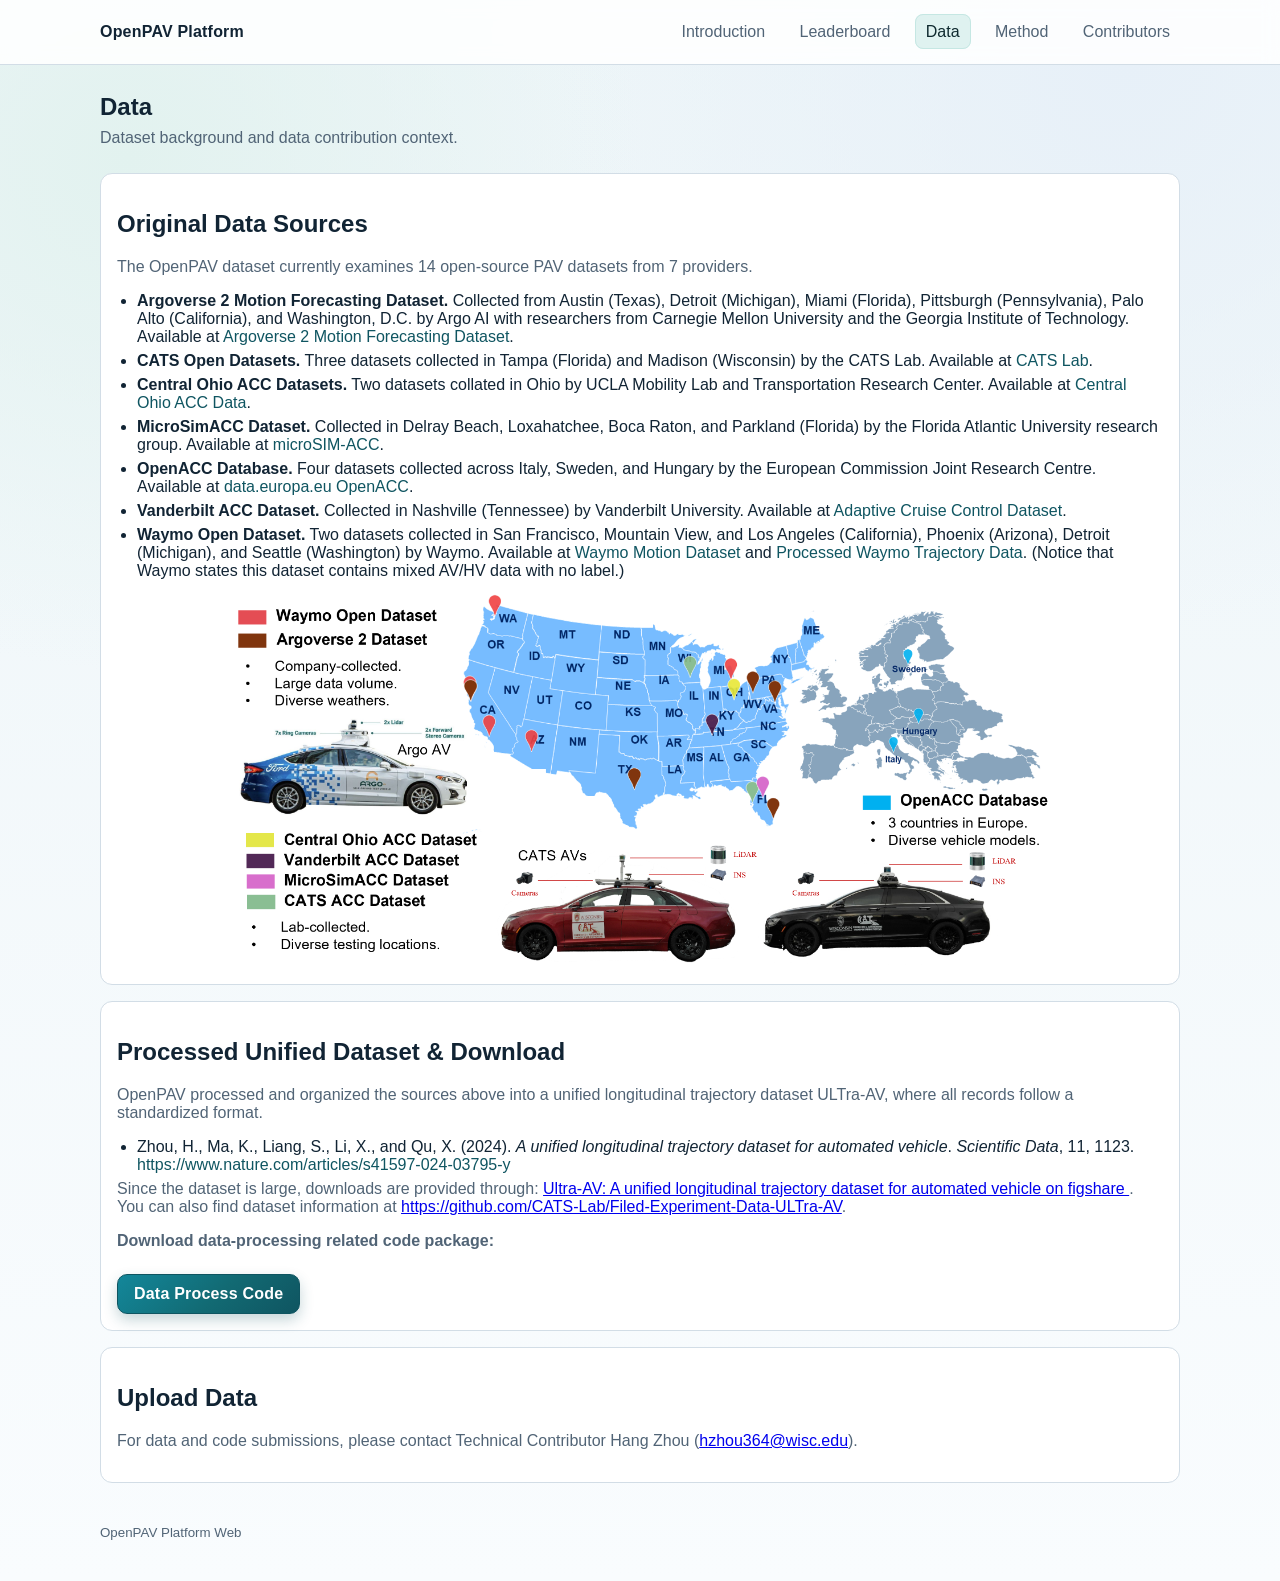
==== docs/data.html @ 2ba19258 "update website" ====
﻿<!doctype html>
<html lang="en">
<head>
  <meta charset="utf-8">
  <meta name="viewport" content="width=device-width, initial-scale=1">
  <title>OpenPAV | Data</title>
  <link rel="icon" type="image/png" href="images/icon.png">
  <link rel="stylesheet" href="styles.css">
</head>
<body>
  <header class="topbar">
    <div class="container">
      <div class="brand">OpenPAV Platform</div>
      <nav class="nav">
        <a href="introduction.html">Introduction</a>
        <a href="leaderboard.html">Leaderboard</a>
        <a href="data.html" class="active">Data</a>
        <a href="method.html">Method</a>
        <a href="contributors.html">Contributors</a>
      </nav>
    </div>
  </header>

  <main class="container">
    <section class="hero">
      <h1>Data</h1>
      <p>Dataset background and data contribution context.</p>
    </section>

    <section class="card">
      <h2>Original Data Sources</h2>
      <p class="lead">The OpenPAV dataset currently examines 14 open-source PAV datasets from 7 providers.</p>
      <ul class="doc-list">
        <li>
          <strong>Argoverse 2 Motion Forecasting Dataset.</strong> Collected from Austin (Texas), Detroit (Michigan), Miami (Florida), Pittsburgh (Pennsylvania), Palo Alto (California), and Washington, D.C. by Argo AI with researchers from Carnegie Mellon University and the Georgia Institute of Technology.
          Available at
          <a href="https://www.argoverse.org/av2.html" target="_blank" rel="noreferrer">Argoverse 2 Motion Forecasting Dataset</a>.
        </li>
        <li>
          <strong>CATS Open Datasets.</strong> Three datasets collected in Tampa (Florida) and Madison (Wisconsin) by the CATS Lab.
          Available at
          <a href="https://github.com/CATS-Lab" target="_blank" rel="noreferrer">CATS Lab</a>.
        </li>
        <li>
          <strong>Central Ohio ACC Datasets.</strong> Two datasets collated in Ohio by UCLA Mobility Lab and Transportation Research Center.
          Available at
          <a href="https://catalog.data.gov/dataset/advanced-driver-assistance-system-adas-equipped-single-vehicle-data-for-central-ohio" target="_blank" rel="noreferrer">Central Ohio ACC Data</a>.
        </li>
        <li>
          <strong>MicroSimACC Dataset.</strong> Collected in Delray Beach, Loxahatchee, Boca Raton, and Parkland (Florida) by the Florida Atlantic University research group.
          Available at
          <a href="https://github.com/microSIM-ACC" target="_blank" rel="noreferrer">microSIM-ACC</a>.
        </li>
        <li>
          <strong>OpenACC Database.</strong> Four datasets collected across Italy, Sweden, and Hungary by the European Commission Joint Research Centre.
          Available at
          <a href="https://data.europa.eu/data/datasets/9702c950-c80f-4d2f-982f-44d06ea0009f?locale=en" target="_blank" rel="noreferrer">data.europa.eu OpenACC</a>.
        </li>
        <li>
          <strong>Vanderbilt ACC Dataset.</strong> Collected in Nashville (Tennessee) by Vanderbilt University.
          Available at
          <a href="https://acc-dataset.github.io/" target="_blank" rel="noreferrer">Adaptive Cruise Control Dataset</a>.
        </li>
        <li>
          <strong>Waymo Open Dataset.</strong> Two datasets collected in San Francisco, Mountain View, and Los Angeles (California), Phoenix (Arizona), Detroit (Michigan), and Seattle (Washington) by Waymo.
          Available at
          <a href="https://waymo.com/open/data/motion/" target="_blank" rel="noreferrer">Waymo Motion Dataset</a>
          and
          <a href="https://data.mendeley.com/datasets/wfn2c3437n/2" target="_blank" rel="noreferrer">Processed Waymo Trajectory Data</a>. (Notice that Waymo states this dataset contains mixed AV/HV data with no label.)
        </li>
      </ul>
      <img src="images/Dataset.png" alt="OpenPAV dataset overview" class="content-image">
    </section>

    <section class="card">
      <h2>Processed Unified Dataset & Download</h2>
      <p class="lead">
        OpenPAV processed and organized the sources above into a unified longitudinal trajectory dataset ULTra-AV, where all records follow a standardized format.
      </p>
      <ul class="doc-list">
        <li>
          Zhou, H., Ma, K., Liang, S., Li, X., and Qu, X. (2024). <em>A unified longitudinal trajectory dataset for automated vehicle</em>.
          <em>Scientific Data</em>, 11, 1123.
          <a href="https://www.nature.com/articles/s41597-024-03795-y" target="_blank" rel="noreferrer">https://www.nature.com/articles/s41597-024-03795-y</a>
        </li>
      </ul>
      <p class="lead">
        Since the dataset is large, downloads are provided through:
        <a href="https://figshare.com/articles/dataset/Ultra-AV_A_unified_longitudinal_trajectory_dataset_for_automated_vehicle/26339512" target="_blank" rel="noreferrer">
          Ultra-AV: A unified longitudinal trajectory dataset for automated vehicle on figshare
        </a>.
        You can also find dataset information at
        <a href="https://github.com/CATS-Lab/Filed-Experiment-Data-ULTra-AV" target="_blank" rel="noreferrer">https://github.com/CATS-Lab/Filed-Experiment-Data-ULTra-AV</a>.
      </p>
      <p class="lead">
        <strong>Download data-processing related code package:</strong>
      </p>
      <a class="button-link" href="downloads/openpav_code_folder.zip" download>Data Process Code</a>
    </section>

    <section class="card">
      <h2>Upload Data</h2>
      <p class="lead">
        For data and code submissions, please contact Technical Contributor Hang Zhou
        (<a href="mailto:hzhou364@wisc.edu">hzhou364@wisc.edu</a>).
      </p>
    </section>
    
  </main>

  <footer class="container footer">
    <small>OpenPAV Platform Web</small>
  </footer>

</body>
</html>
---- docs/styles.css ----
:root {
  --bg: #eff5f7;
  --surface: #ffffff;
  --ink: #112434;
  --subtle: #516476;
  --line: #d2dde6;
  --brand: #126a73;
  --brand-strong: #0f5561;
  --highlight: #dff2f0;
}

html {
  scroll-behavior: smooth;
}

* {
  box-sizing: border-box;
}

body {
  margin: 0;
  color: var(--ink);
  font-family: "Segoe UI", "Arial", sans-serif;
  background:
    radial-gradient(circle at 10% 10%, #e2f2ef 0, transparent 28%),
    radial-gradient(circle at 88% 4%, #e7f0f8 0, transparent 30%),
    linear-gradient(180deg, #edf5f8 0%, #f9fcfe 100%);
}

.container {
  width: min(1080px, 92vw);
  margin: 0 auto;
}

.topbar {
  border-bottom: 1px solid var(--line);
  background: #ffffffdd;
  backdrop-filter: blur(8px);
  position: sticky;
  top: 0;
}

.topbar .container {
  height: 64px;
  display: flex;
  align-items: center;
  justify-content: space-between;
}

.brand {
  font-weight: 700;
  letter-spacing: 0.2px;
}

.nav a {
  color: var(--subtle);
  text-decoration: none;
  margin-left: 10px;
  padding: 8px 10px;
  border-radius: 8px;
}

.nav a:hover {
  color: var(--ink);
  background: #f2f8fb;
}

.nav a.active {
  color: #0f2a2f;
  background: var(--highlight);
  border: 1px solid #c5e7e3;
}

.hero {
  padding: 28px 0 10px;
}

.hero h1 {
  margin: 0 0 8px;
}

.hero p {
  color: var(--subtle);
  margin: 0;
}

.hero-meta {
  margin-top: 14px;
  display: flex;
  flex-wrap: wrap;
  gap: 8px;
}

.chip {
  font-size: 12px;
  padding: 5px 8px;
  border-radius: 999px;
  border: 1px solid #cde1ef;
  background: #f2f8fc;
  color: #294354;
}

.card {
  margin: 16px 0;
  padding: 16px;
  border: 1px solid var(--line);
  border-radius: 12px;
  background: var(--surface);
}

.grid-2 {
  display: grid;
  grid-template-columns: 1fr 1fr;
  gap: 14px;
}

.panel {
  border: 1px solid var(--line);
  border-radius: 10px;
  padding: 12px;
}

.panel h3 {
  margin-top: 0;
}

.panel-head {
  display: flex;
  align-items: center;
  justify-content: space-between;
  gap: 10px;
}

input[type="file"] {
  width: 100%;
  margin: 6px 0 10px;
}

input[type="text"],
input[type="number"] {
  width: 100%;
  border: 1px solid var(--line);
  border-radius: 8px;
  padding: 8px;
  margin: 6px 0 10px;
}

label {
  font-size: 14px;
  color: #244154;
}

select {
  width: 100%;
  border: 1px solid var(--line);
  border-radius: 8px;
  padding: 8px;
  margin: 6px 0 10px;
  background: #fff;
}

button {
  border: 0;
  background: var(--brand);
  color: #fff;
  padding: 8px 12px;
  border-radius: 8px;
  cursor: pointer;
}

button:hover {
  background: var(--brand-strong);
}

button.secondary {
  background: #e6f2f1;
  color: #234;
  border: 1px solid #c3ddda;
}

button.secondary:hover {
  background: #d9eeeb;
}

.button-link,
.button-link:visited {
  display: inline-flex;
  align-items: center;
  justify-content: center;
  gap: 8px;
  border: 1px solid #0f5561;
  background: linear-gradient(135deg, #13879a 0%, #126a73 55%, #0f5561 100%);
  color: #fff;
  padding: 10px 16px;
  border-radius: 10px;
  cursor: pointer;
  text-decoration: none !important;
  color: #ffffff !important;
  margin-top: 8px;
  font-weight: 600;
  letter-spacing: 0.2px;
  box-shadow: 0 6px 14px rgba(16, 85, 97, 0.24);
  transition: transform 0.15s ease, box-shadow 0.15s ease, filter 0.15s ease;
}

.button-link:hover,
.button-link:focus-visible {
  filter: brightness(1.02);
  transform: translateY(-1px);
  box-shadow: 0 9px 18px rgba(16, 85, 97, 0.3);
  text-decoration: none !important;
}

.button-link:active {
  transform: translateY(0);
  box-shadow: 0 4px 10px rgba(16, 85, 97, 0.2);
}

.hint {
  margin: 10px 0 0;
  color: var(--subtle);
  min-height: 20px;
}

.lead {
  color: var(--subtle);
  margin-top: 0;
}

.doc-list {
  margin: 0;
  padding-left: 20px;
}

.doc-list li {
  margin: 6px 0;
}

.sub-list {
  margin-top: 8px;
  padding-left: 22px;
}

.sub-list li {
  margin: 4px 0;
}

.doc-list a {
  color: var(--brand-strong);
  text-decoration: none;
}

.doc-list a:hover {
  text-decoration: underline;
}

.image-grid {
  display: grid;
  grid-template-columns: 1fr 1fr;
  gap: 12px;
}

.image-grid img {
  width: 100%;
  border-radius: 10px;
  border: none;
  background: #fff;
}

.content-image {
  width: 80%;
  max-width: 100%;
  height: auto;
  display: block;
  margin: 10px auto 0;
  border: none;
  border-radius: 10px;
}

.file-list {
  list-style: none;
  margin: 0;
  padding: 0;
}

.file-list li {
  display: flex;
  justify-content: space-between;
  align-items: center;
  gap: 8px;
  padding: 8px 0;
  border-bottom: 1px dashed var(--line);
  font-size: 14px;
}

.file-list a {
  color: var(--brand-strong);
  text-decoration: none;
}

.file-list a:hover {
  text-decoration: underline;
}

.muted {
  color: var(--subtle);
  font-size: 13px;
}

.table-wrap {
  overflow: auto;
}

.tab-bar {
  display: flex;
  flex-wrap: wrap;
  gap: 8px;
  margin: 8px 0 14px;
}

.tab-btn {
  display: inline-flex;
  align-items: center;
  justify-content: center;
  border: 1px solid #c3ddda;
  background: #e6f2f1;
  color: #234;
  padding: 8px 12px;
  border-radius: 999px;
  font-weight: 600;
  text-decoration: none;
}

.tab-btn:visited {
  color: #234;
  text-decoration: none;
}

.tab-btn:hover {
  background: #d9eeeb;
}

.tab-btn.active {
  background: var(--brand);
  border-color: var(--brand);
  color: #fff;
}

.tab-panel {
  display: none;
}

.tab-panel.active {
  display: block;
}

.table-note {
  margin: 12px 0 8px;
  color: var(--subtle);
  font-size: 14px;
}

.chart-caption {
  margin: 10px 0 0;
  color: var(--subtle);
  text-align: center;
  font-size: 14px;
}

table {
  width: 100%;
  border-collapse: collapse;
  min-width: 840px;
}

th,
td {
  padding: 10px 8px;
  border-bottom: 1px solid var(--line);
  text-align: left;
  font-size: 14px;
}

th {
  color: var(--subtle);
  font-weight: 600;
}

.formula {
  padding: 10px 12px;
  border: 1px solid var(--line);
  border-radius: 10px;
  background: #f8fcff;
  font-family: "Consolas", "Courier New", monospace;
  font-size: 13px;
  margin: 10px 0;
  overflow: auto;
}

.footer {
  color: var(--subtle);
  padding: 24px 0 40px;
}

@media (max-width: 800px) {
  .grid-2 {
    grid-template-columns: 1fr;
  }

  .image-grid {
    grid-template-columns: 1fr;
  }
}
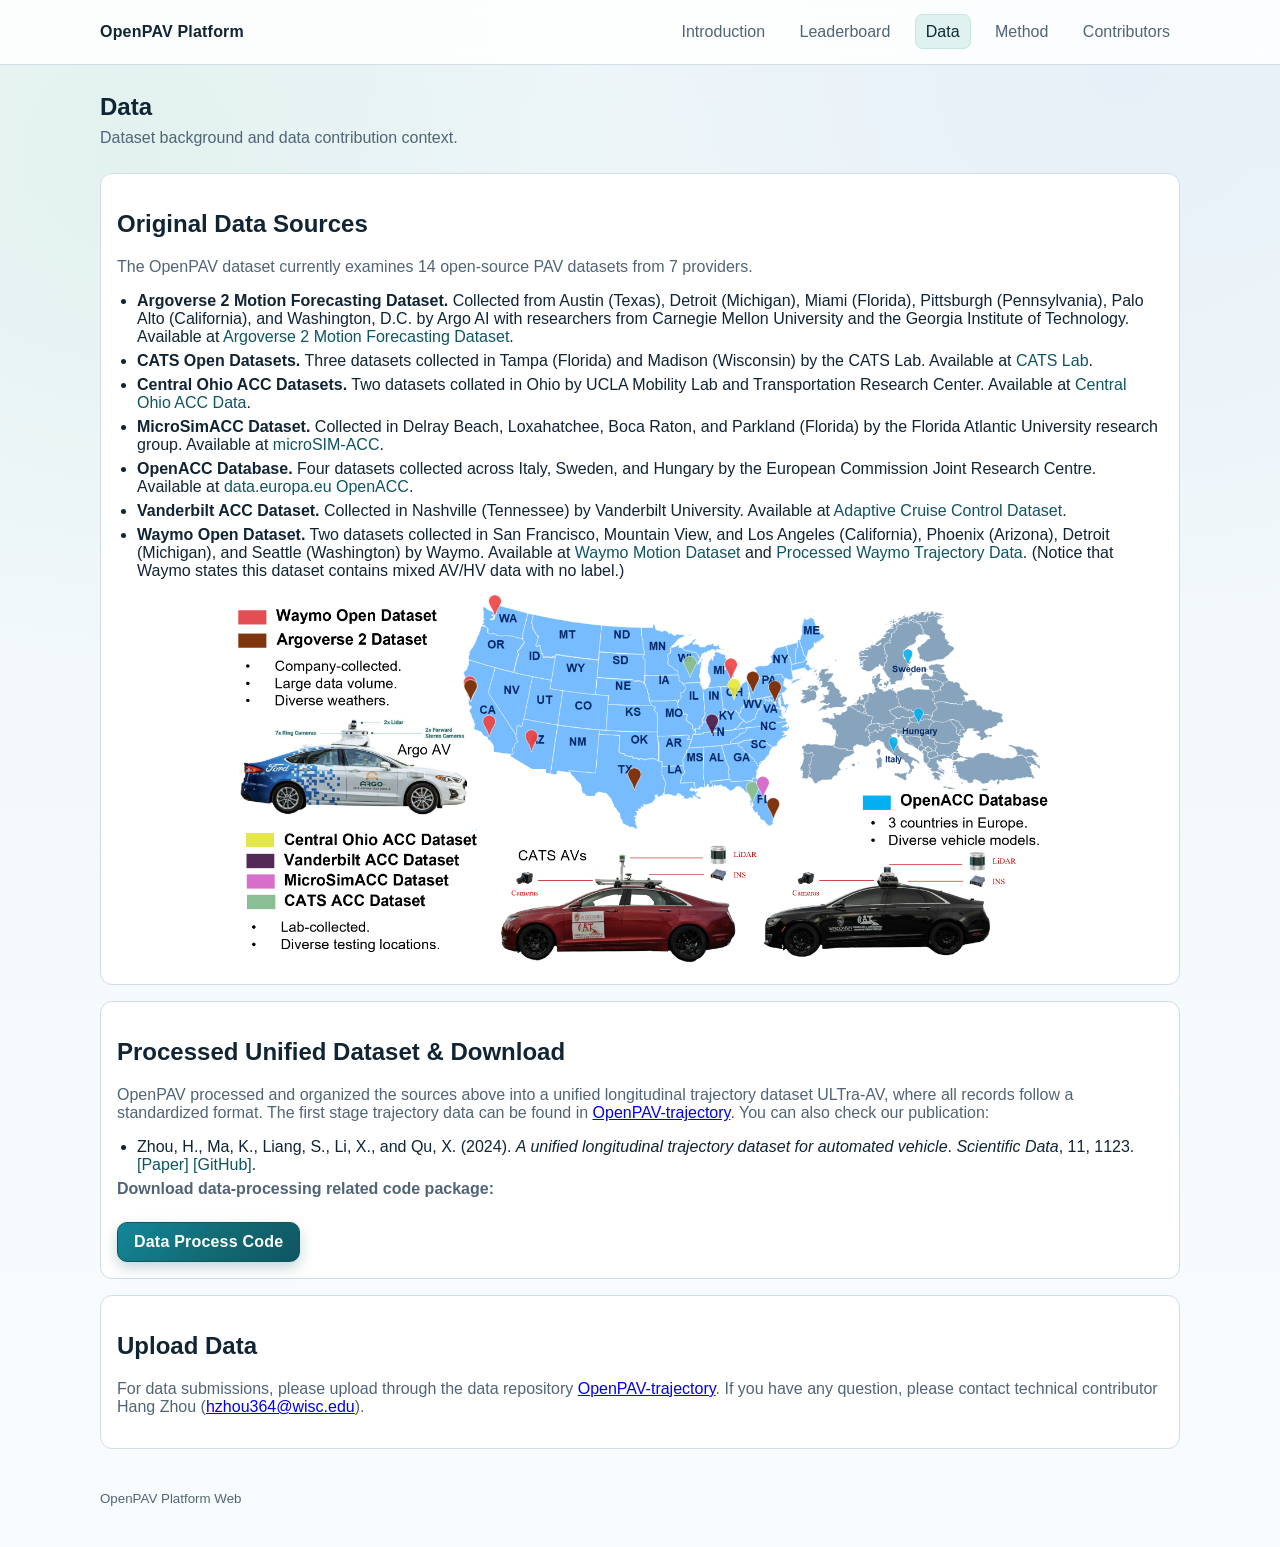
==== commit 98fc7daa: "update data upload" ====
--- a/docs/data.html
+++ b/docs/data.html
@@ -75,23 +75,15 @@
     <section class="card">
       <h2>Processed Unified Dataset & Download</h2>
       <p class="lead">
-        OpenPAV processed and organized the sources above into a unified longitudinal trajectory dataset ULTra-AV, where all records follow a standardized format.
+        OpenPAV processed and organized the sources above into a unified longitudinal trajectory dataset ULTra-AV, where all records follow a standardized format. The first stage trajectory data can be found in <a href="https://huggingface.co/datasets/OpenPAV/OpenPAV-trajectory" target="_blank" rel="noreferrer">OpenPAV-trajectory</a>. You can also check our publication:
       </p>
       <ul class="doc-list">
         <li>
           Zhou, H., Ma, K., Liang, S., Li, X., and Qu, X. (2024). <em>A unified longitudinal trajectory dataset for automated vehicle</em>.
           <em>Scientific Data</em>, 11, 1123.
-          <a href="https://www.nature.com/articles/s41597-024-03795-y" target="_blank" rel="noreferrer">https://www.nature.com/articles/s41597-024-03795-y</a>
+          <a href="https://www.nature.com/articles/s41597-024-03795-y" target="_blank" rel="noreferrer">[Paper]</a> <a href="https://github.com/CATS-Lab/Filed-Experiment-Data-ULTra-AV" target="_blank" rel="noreferrer">[GitHub]</a>.
         </li>
       </ul>
-      <p class="lead">
-        Since the dataset is large, downloads are provided through:
-        <a href="https://figshare.com/articles/dataset/Ultra-AV_A_unified_longitudinal_trajectory_dataset_for_automated_vehicle/26339512" target="_blank" rel="noreferrer">
-          Ultra-AV: A unified longitudinal trajectory dataset for automated vehicle on figshare
-        </a>.
-        You can also find dataset information at
-        <a href="https://github.com/CATS-Lab/Filed-Experiment-Data-ULTra-AV" target="_blank" rel="noreferrer">https://github.com/CATS-Lab/Filed-Experiment-Data-ULTra-AV</a>.
-      </p>
       <p class="lead">
         <strong>Download data-processing related code package:</strong>
       </p>
@@ -101,7 +93,7 @@
     <section class="card">
       <h2>Upload Data</h2>
       <p class="lead">
-        For data and code submissions, please contact Technical Contributor Hang Zhou
+        For data submissions, please upload through the data repository <a href="https://huggingface.co/datasets/OpenPAV/OpenPAV-trajectory" target="_blank" rel="noreferrer">OpenPAV-trajectory</a>. If you have any question, please contact technical contributor Hang Zhou
         (<a href="mailto:hzhou364@wisc.edu">hzhou364@wisc.edu</a>).
       </p>
     </section>
--- a/docs/styles.css
+++ b/docs/styles.css
@@ -277,6 +277,10 @@
   border-radius: 10px;
 }
 
+.ranking-image {
+  width: 100%;
+}
+
 .file-list {
   list-style: none;
   margin: 0;
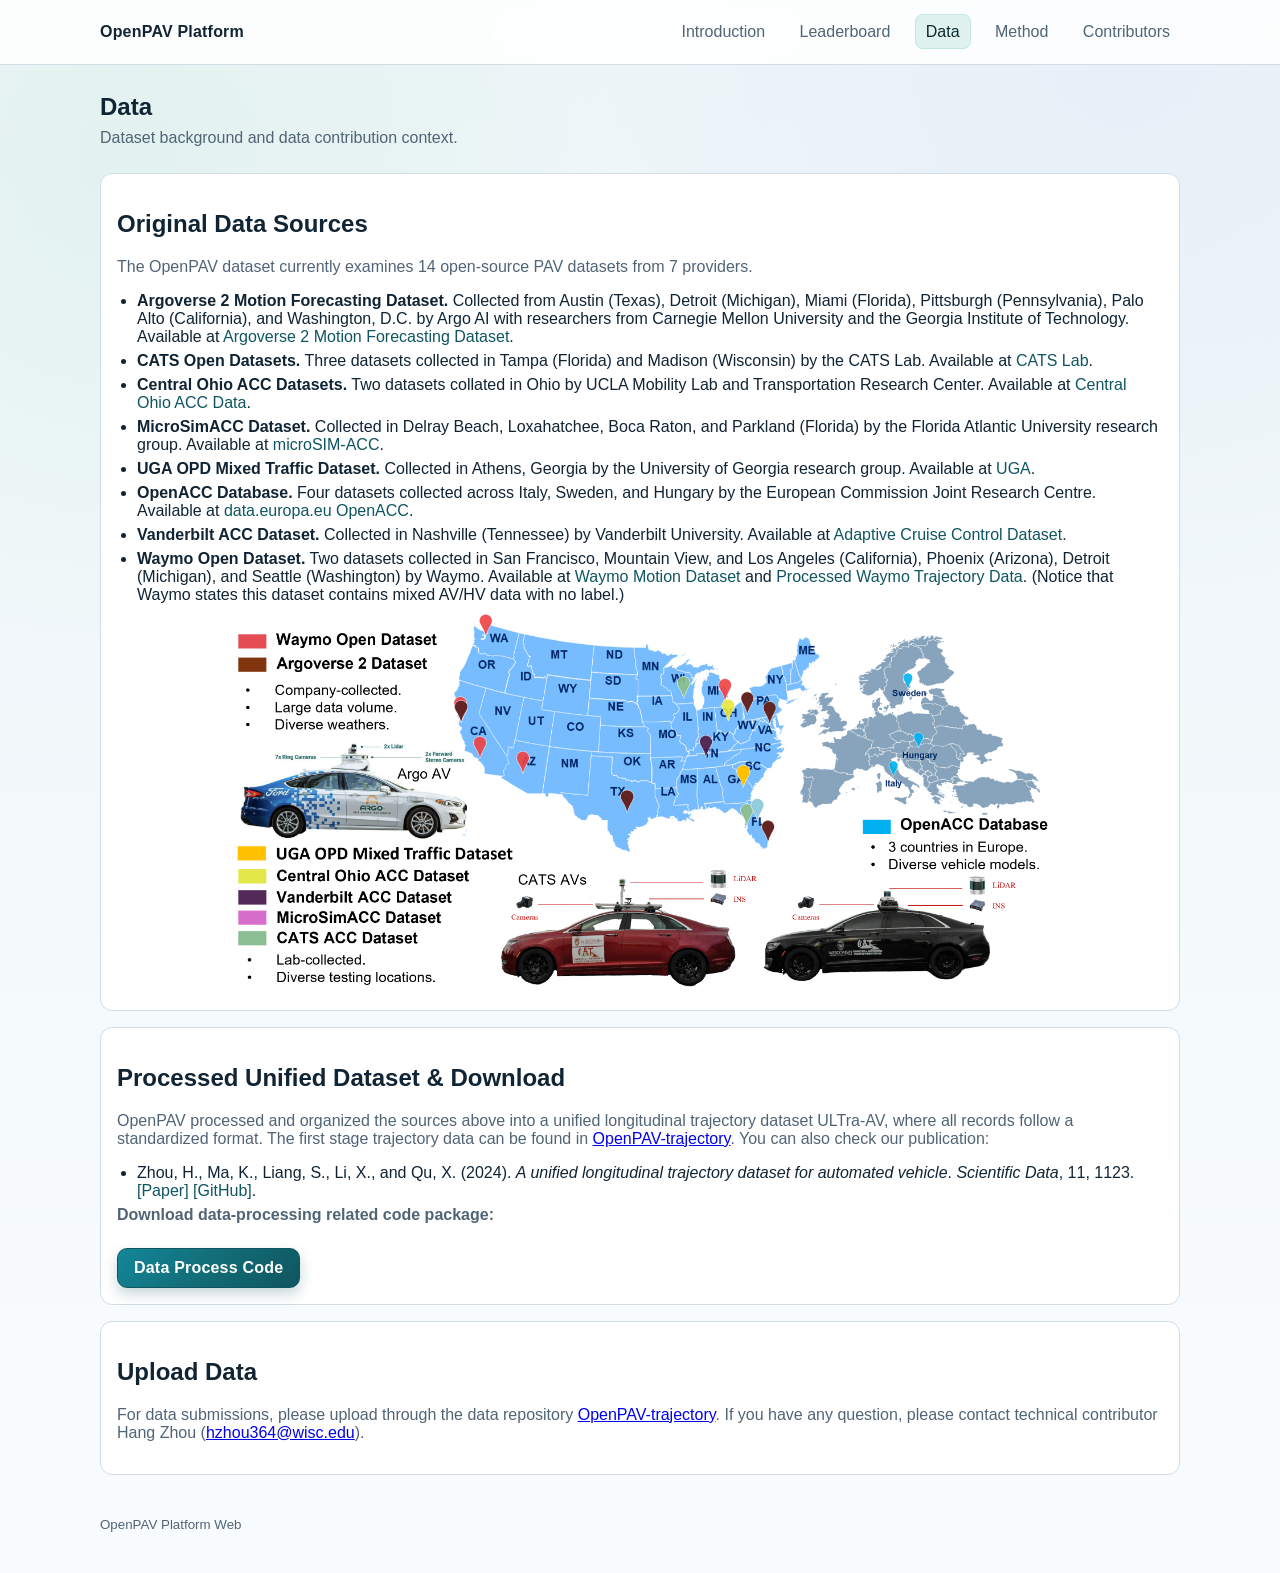
==== commit 98714b73: "update UGA data and contributors" ====
--- a/docs/data.html
+++ b/docs/data.html
@@ -50,6 +50,11 @@
           <strong>MicroSimACC Dataset.</strong> Collected in Delray Beach, Loxahatchee, Boca Raton, and Parkland (Florida) by the Florida Atlantic University research group.
           Available at
           <a href="https://github.com/microSIM-ACC" target="_blank" rel="noreferrer">microSIM-ACC</a>.
+        </li>
+        <li>
+          <strong>UGA OPD Mixed Traffic Dataset.</strong> Collected in Athens, Georgia by the University of Georgia research group.
+          Available at
+          <a href="https://github.com/UGA-MOBILITY-LAB/ev-car-following-opd" target="_blank" rel="noreferrer">UGA</a>.
         </li>
         <li>
           <strong>OpenACC Database.</strong> Four datasets collected across Italy, Sweden, and Hungary by the European Commission Joint Research Centre.
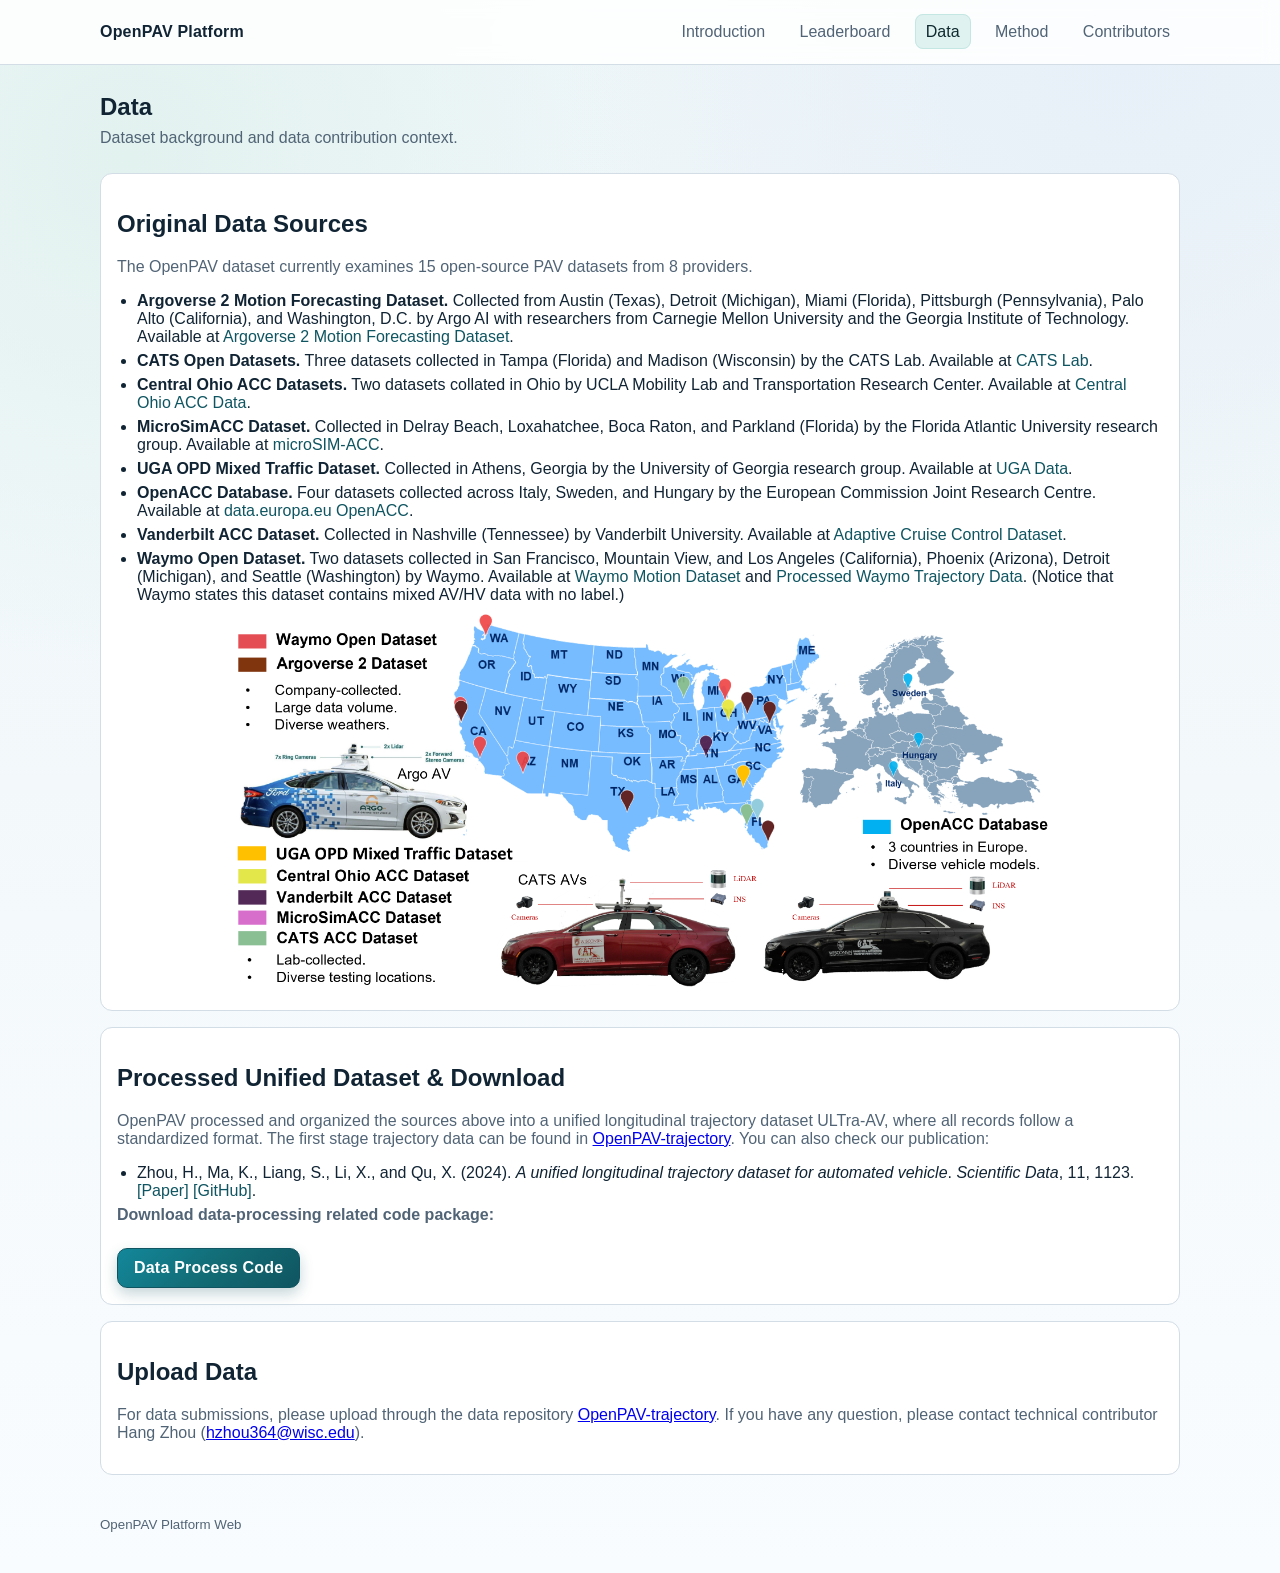
==== commit 31e925ef: "update UGA data" ====
--- a/docs/data.html
+++ b/docs/data.html
@@ -29,7 +29,7 @@
 
     <section class="card">
       <h2>Original Data Sources</h2>
-      <p class="lead">The OpenPAV dataset currently examines 14 open-source PAV datasets from 7 providers.</p>
+      <p class="lead">The OpenPAV dataset currently examines 15 open-source PAV datasets from 8 providers.</p>
       <ul class="doc-list">
         <li>
           <strong>Argoverse 2 Motion Forecasting Dataset.</strong> Collected from Austin (Texas), Detroit (Michigan), Miami (Florida), Pittsburgh (Pennsylvania), Palo Alto (California), and Washington, D.C. by Argo AI with researchers from Carnegie Mellon University and the Georgia Institute of Technology.
@@ -54,7 +54,7 @@
         <li>
           <strong>UGA OPD Mixed Traffic Dataset.</strong> Collected in Athens, Georgia by the University of Georgia research group.
           Available at
-          <a href="https://github.com/UGA-MOBILITY-LAB/ev-car-following-opd" target="_blank" rel="noreferrer">UGA</a>.
+          <a href="https://github.com/UGA-MOBILITY-LAB/ev-car-following-opd" target="_blank" rel="noreferrer">UGA Data</a>.
         </li>
         <li>
           <strong>OpenACC Database.</strong> Four datasets collected across Italy, Sweden, and Hungary by the European Commission Joint Research Centre.
